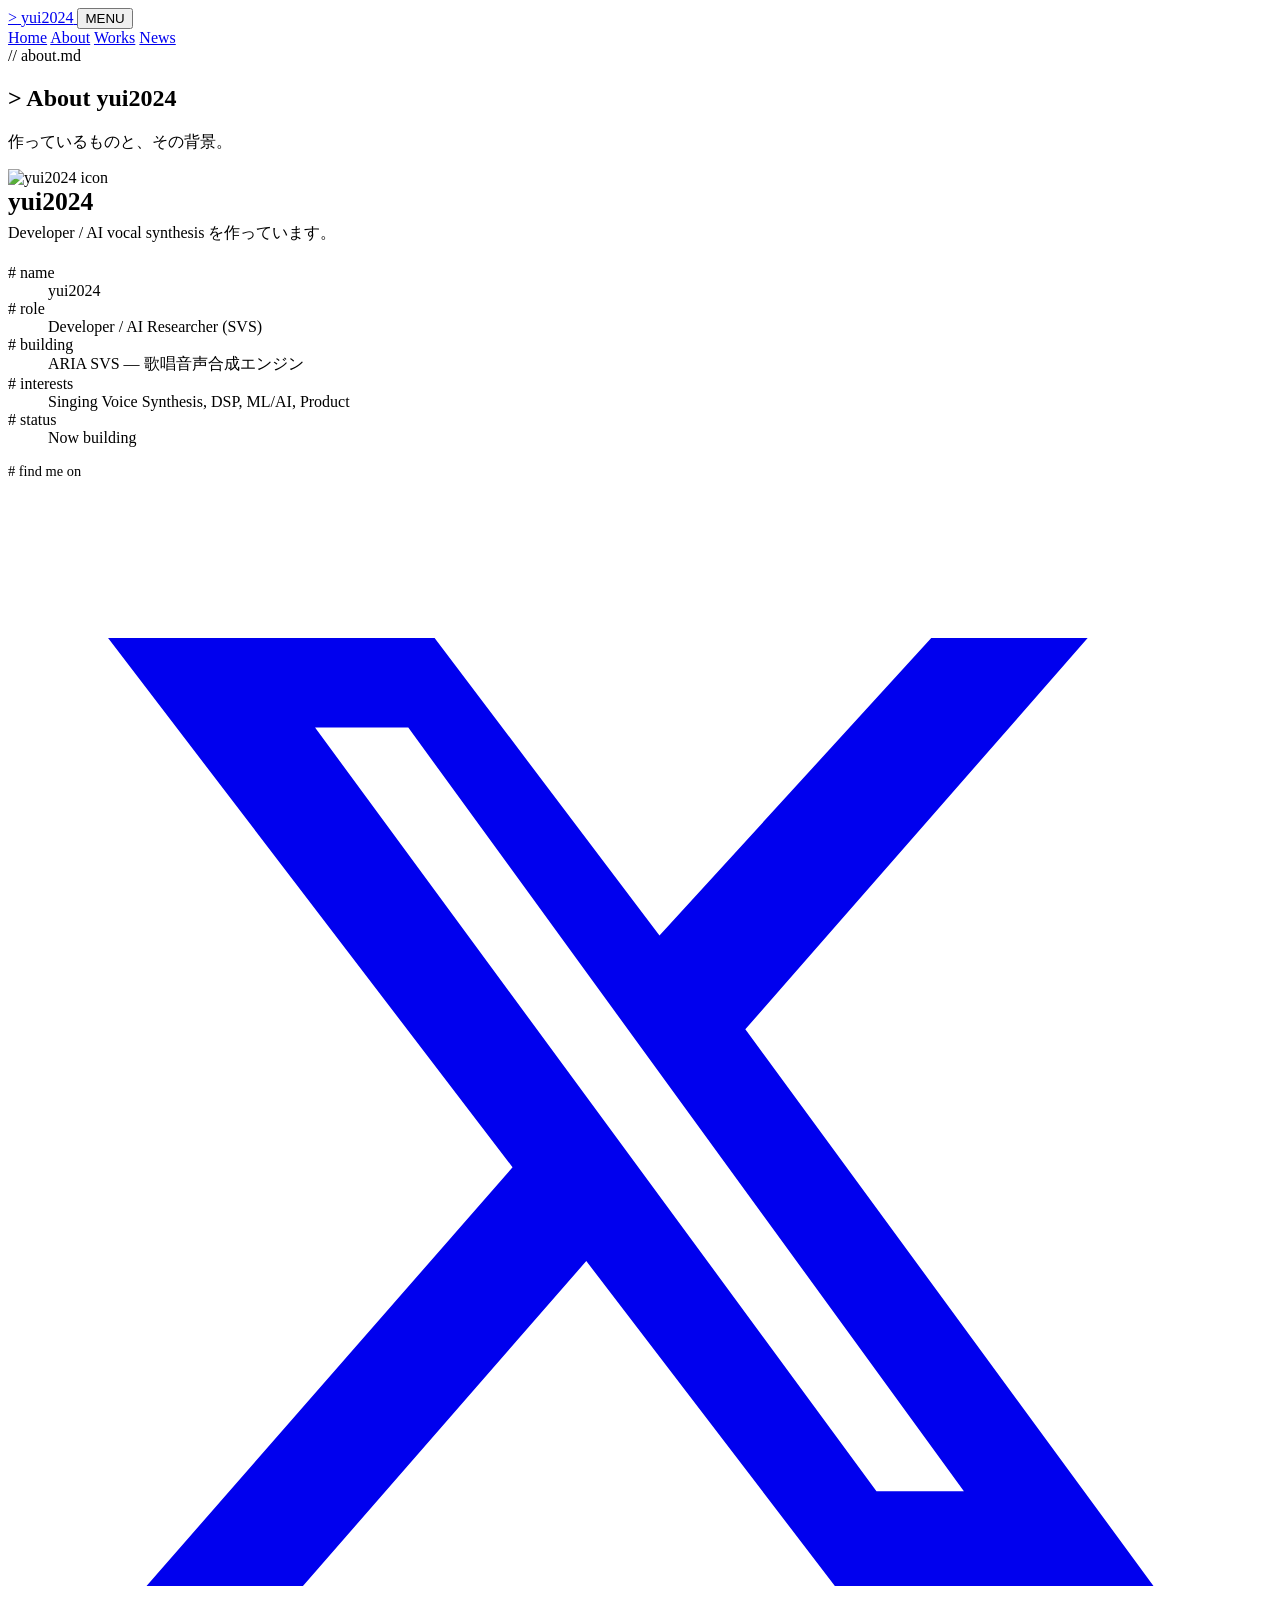
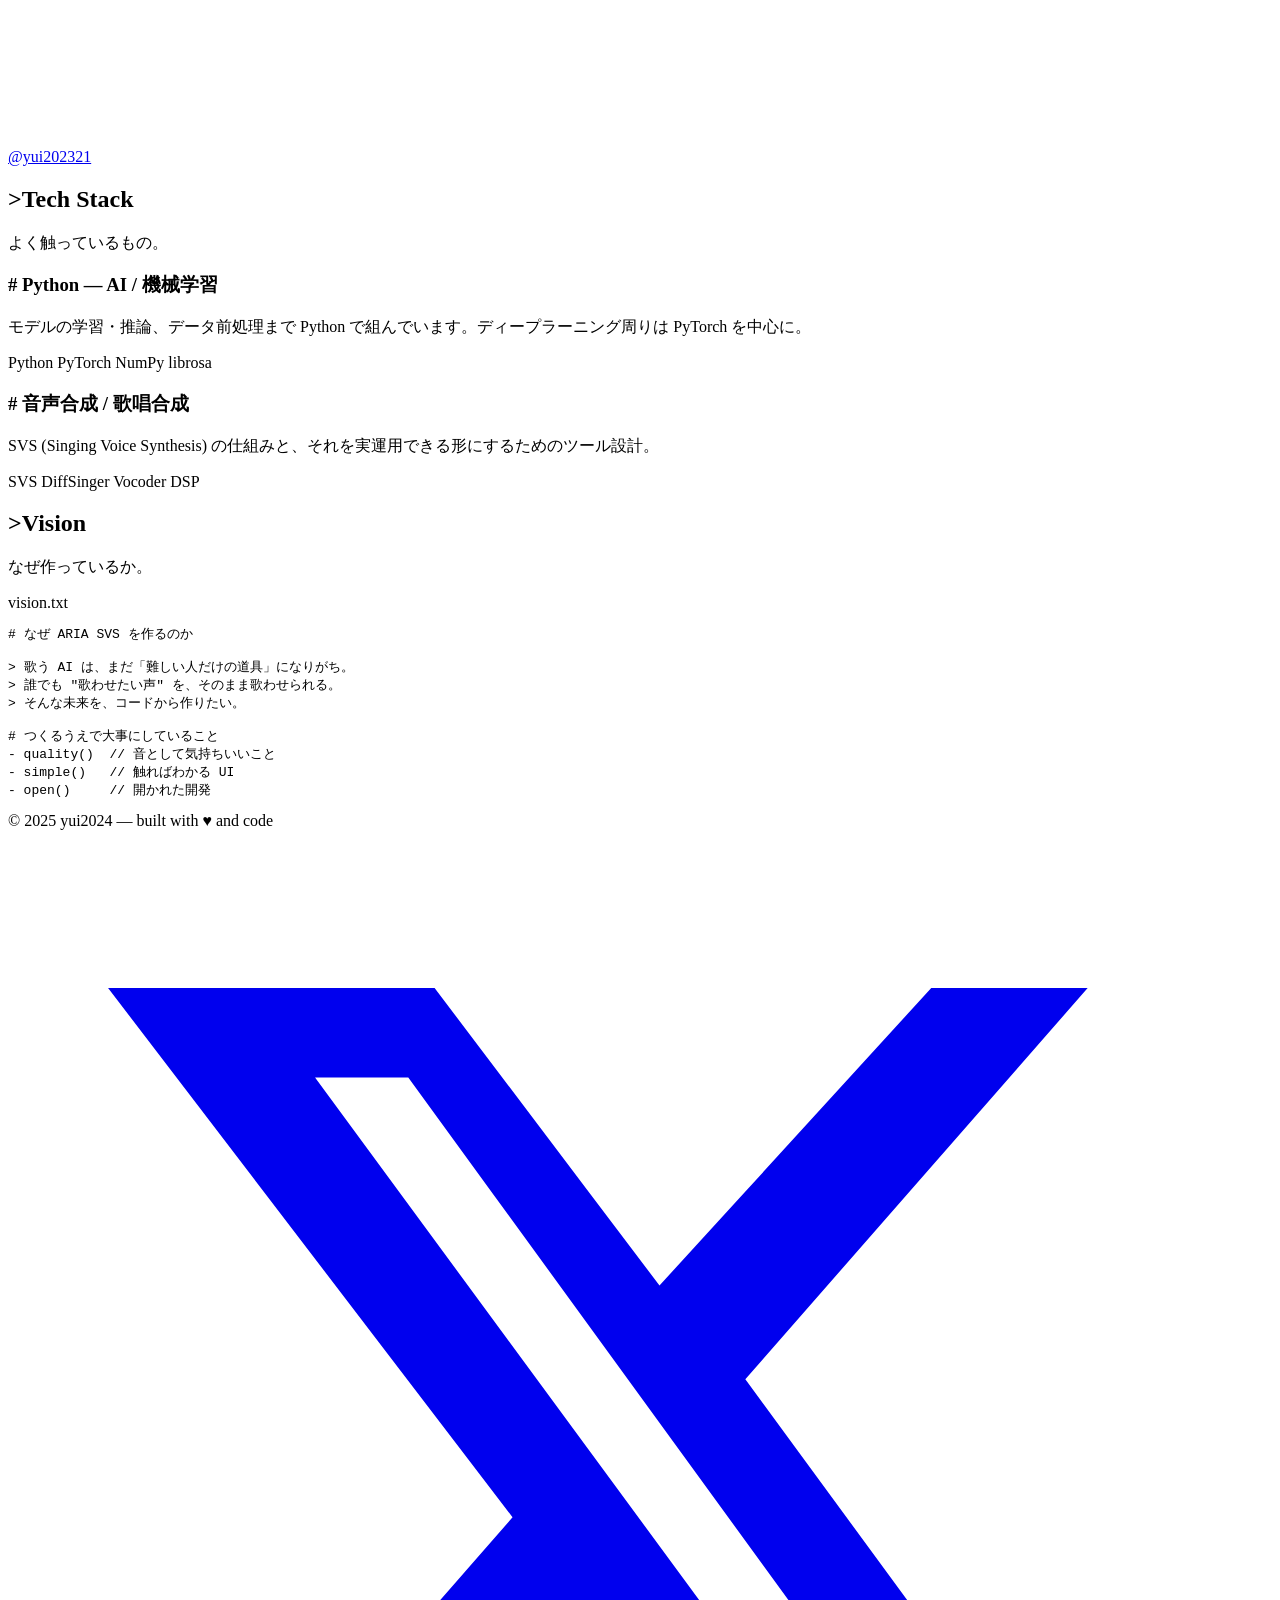
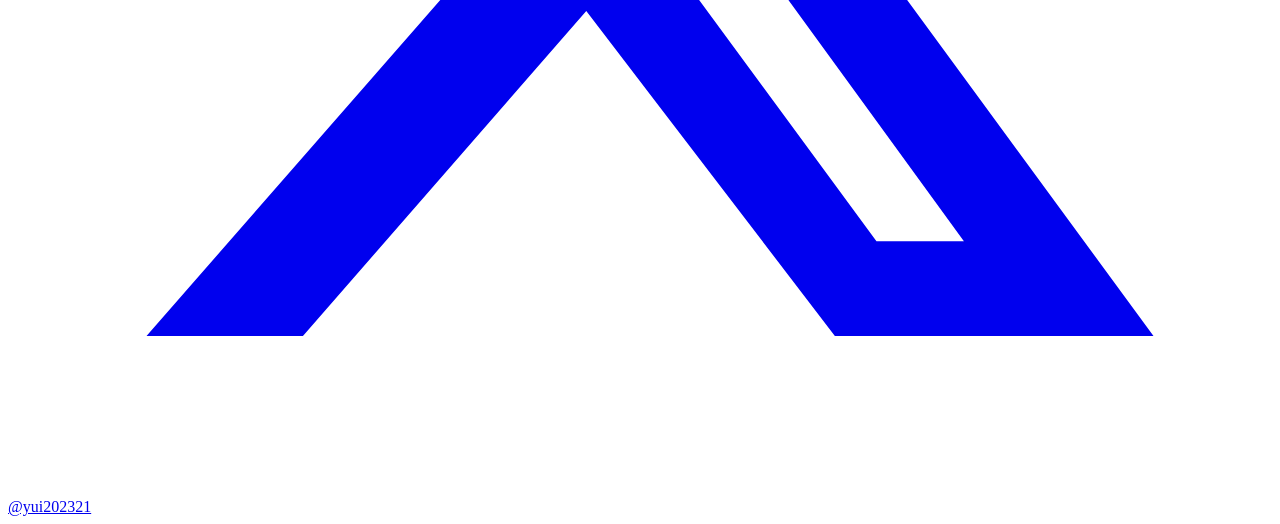
==== about.html @ 37def58f "Add files via upload" ====
<!DOCTYPE html>
<html lang="ja">
<head>
  <meta charset="UTF-8" />
  <meta name="viewport" content="width=device-width, initial-scale=1.0" />
  <title>About — yui2024</title>
  <meta name="description" content="yui2024 のプロフィール。技術スタック、活動内容、SNSリンク。" />
  <link rel="icon" href="assets/img/my_account.jpg" />
  <link rel="preconnect" href="https://fonts.googleapis.com" />
  <link rel="preconnect" href="https://fonts.gstatic.com" crossorigin />
  <link href="https://fonts.googleapis.com/css2?family=JetBrains+Mono:wght@500;700;800&family=M+PLUS+Rounded+1c:wght@500;700;800&display=swap" rel="stylesheet" />
  <link rel="stylesheet" href="assets/css/style.css" />
</head>
<body>
  <header class="site-header">
    <div class="container">
      <a href="index.html" class="brand">
        <span class="brand-cursor">&gt;</span>
        <span>yui2024</span>
        <span class="brand-underscore" aria-hidden="true"></span>
      </a>
      <button class="nav-toggle" id="navToggle" aria-label="menu">MENU</button>
      <nav class="nav" id="nav">
        <a href="index.html">Home</a>
        <a href="about.html" class="is-active">About</a>
        <a href="works.html">Works</a>
        <a href="news.html">News</a>
      </nav>
    </div>
  </header>

  <main>
    <section class="page-hero">
      <div class="container">
        <div class="eyebrow">// about.md</div>
        <h1><span style="color:var(--pink);">&gt;</span> About yui2024</h1>
        <p>作っているものと、その背景。</p>
      </div>
    </section>

    <section class="section">
      <div class="container">
        <div class="profile">
          <div class="profile-avatar fade-in">
            <img src="assets/img/my_account.jpg" alt="yui2024 icon" />
          </div>

          <div class="fade-in">
            <h2 style="font-family:var(--font-code); margin:0 0 6px; font-size:1.6rem;">yui2024</h2>
            <p style="color:var(--ink-soft); margin: 0 0 20px;">Developer / AI vocal synthesis を作っています。</p>

            <dl class="kv">
              <dt># name</dt>
              <dd>yui2024</dd>
              <dt># role</dt>
              <dd>Developer / AI Researcher (SVS)</dd>
              <dt># building</dt>
              <dd>ARIA SVS — 歌唱音声合成エンジン</dd>
              <dt># interests</dt>
              <dd>Singing Voice Synthesis, DSP, ML/AI, Product</dd>
              <dt># status</dt>
              <dd><span class="tag" style="background:var(--mint);">Now building</span></dd>
            </dl>

            <div class="mt-24">
              <div style="font-family:var(--font-code); color:var(--pink); font-size:.9rem;"># find me on</div>
              <div class="socials mt-8">
                <a href="https://x.com/yui202321" target="_blank" rel="noopener" class="social" aria-label="X (Twitter)">
                  <svg class="icon" viewBox="0 0 24 24" fill="none" xmlns="http://www.w3.org/2000/svg"><path d="M17.53 3H20.5l-6.5 7.43L21.75 21H15.7l-4.72-6.17L5.6 21H2.63l6.95-7.95L1.9 3h6.2l4.27 5.65L17.53 3zm-1.04 16.2h1.66L7.6 4.7H5.83l10.66 14.5z" fill="currentColor"/></svg>
                  <span>@yui202321</span>
                </a>
              </div>
            </div>
          </div>
        </div>
      </div>
    </section>

    <!-- ===== TECH STACK ===== -->
    <section class="section section-alt">
      <div class="container">
        <h2 class="section-title"><span class="prompt">&gt;</span>Tech Stack</h2>
        <p class="section-lead">よく触っているもの。</p>

        <div class="grid cols-2">
          <div class="card pink fade-in">
            <h3># Python — AI / 機械学習</h3>
            <p>モデルの学習・推論、データ前処理まで Python で組んでいます。ディープラーニング周りは PyTorch を中心に。</p>
            <div class="tag-row">
              <span class="tag">Python</span>
              <span class="tag">PyTorch</span>
              <span class="tag">NumPy</span>
              <span class="tag">librosa</span>
            </div>
          </div>

          <div class="card cyan fade-in">
            <h3># 音声合成 / 歌唱合成</h3>
            <p>SVS (Singing Voice Synthesis) の仕組みと、それを実運用できる形にするためのツール設計。</p>
            <div class="tag-row">
              <span class="tag">SVS</span>
              <span class="tag">DiffSinger</span>
              <span class="tag">Vocoder</span>
              <span class="tag">DSP</span>
            </div>
          </div>
        </div>
      </div>
    </section>

    <!-- ===== VISION ===== -->
    <section class="section">
      <div class="container">
        <h2 class="section-title"><span class="prompt">&gt;</span>Vision</h2>
        <p class="section-lead">なぜ作っているか。</p>

        <div class="terminal fade-in" style="max-width: 780px;">
          <div class="terminal-bar">
            <span class="dot red"></span>
            <span class="dot yellow"></span>
            <span class="dot green"></span>
            <span class="title">vision.txt</span>
          </div>
<pre class="terminal-body"><span class="tk-com"># なぜ ARIA SVS を作るのか</span>

<span class="tk-prompt">&gt;</span> 歌う AI は、まだ「難しい人だけの道具」になりがち。
<span class="tk-prompt">&gt;</span> 誰でも <span class="tk-str">"歌わせたい声"</span> を、そのまま歌わせられる。
<span class="tk-prompt">&gt;</span> そんな未来を、コードから作りたい。

<span class="tk-com"># つくるうえで大事にしていること</span>
- <span class="tk-fn">quality</span>()  <span class="tk-com">// 音として気持ちいいこと</span>
- <span class="tk-fn">simple</span>()   <span class="tk-com">// 触ればわかる UI</span>
- <span class="tk-fn">open</span>()     <span class="tk-com">// 開かれた開発</span>
</pre>
        </div>
      </div>
    </section>
  </main>

  <footer class="site-footer">
    <div class="container">
      <div class="copyright">© 2025 yui2024 — built with ♥ and code</div>
      <div class="socials">
        <a href="https://x.com/yui202321" target="_blank" rel="noopener" class="social" aria-label="X (Twitter)">
          <svg class="icon" viewBox="0 0 24 24" fill="none" xmlns="http://www.w3.org/2000/svg"><path d="M17.53 3H20.5l-6.5 7.43L21.75 21H15.7l-4.72-6.17L5.6 21H2.63l6.95-7.95L1.9 3h6.2l4.27 5.65L17.53 3zm-1.04 16.2h1.66L7.6 4.7H5.83l10.66 14.5z" fill="currentColor"/></svg>
          <span>@yui202321</span>
        </a>
      </div>
    </div>
  </footer>

  <script src="assets/js/script.js"></script>
</body>
</html>
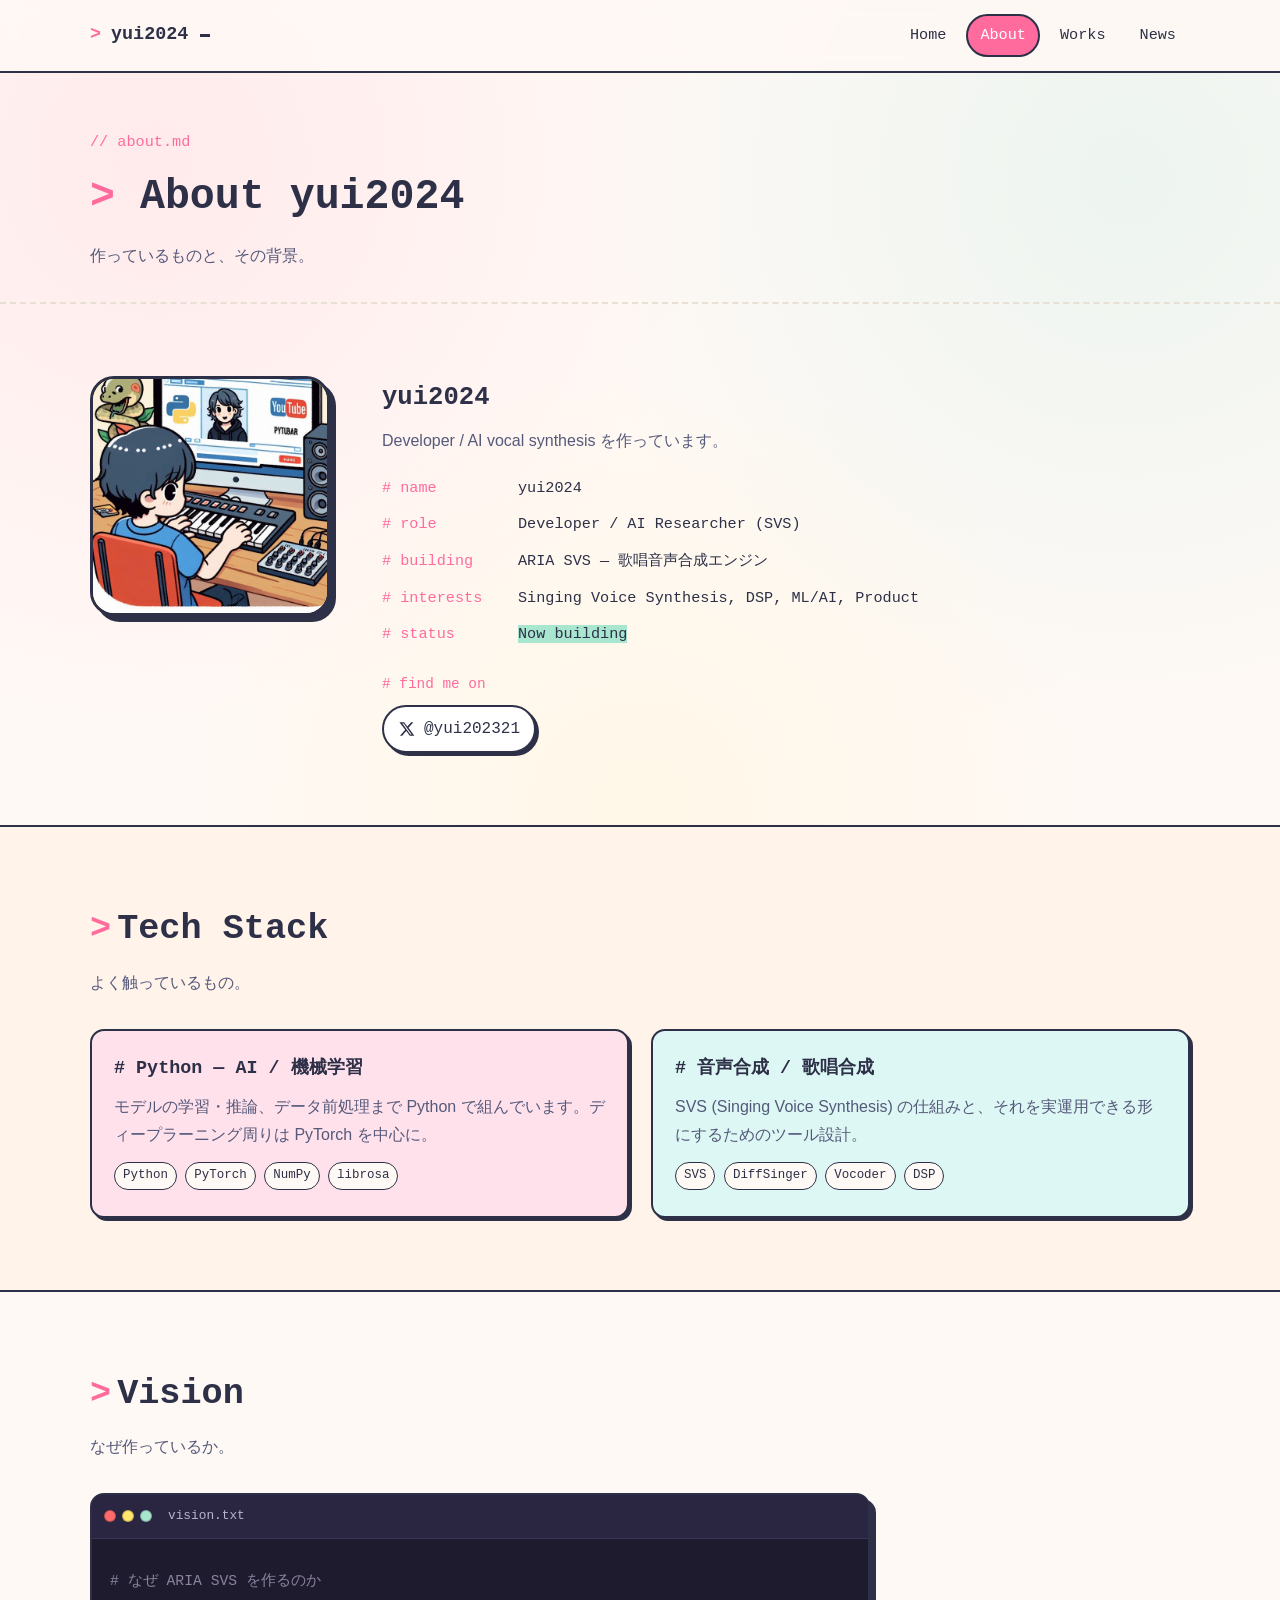
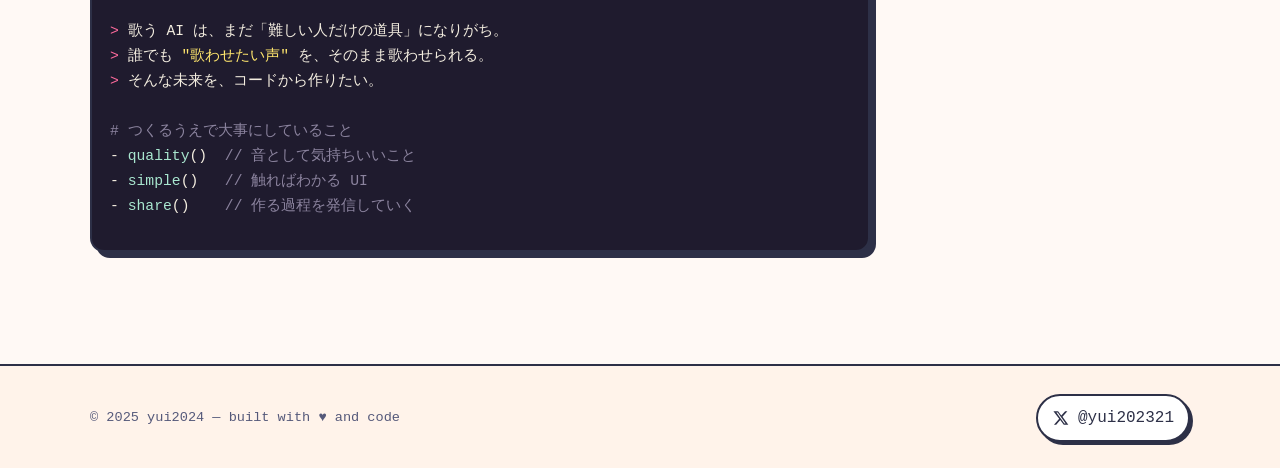
==== commit 5b97a5f4: "Vision/Featured: OSSと誤読される 'open()' 表現を 'share()' / '進捗を発信' に修正" ====
--- a/about.html
+++ b/about.html
@@ -130,7 +130,7 @@
 <span class="tk-com"># つくるうえで大事にしていること</span>
 - <span class="tk-fn">quality</span>()  <span class="tk-com">// 音として気持ちいいこと</span>
 - <span class="tk-fn">simple</span>()   <span class="tk-com">// 触ればわかる UI</span>
-- <span class="tk-fn">open</span>()     <span class="tk-com">// 開かれた開発</span>
+- <span class="tk-fn">share</span>()    <span class="tk-com">// 作る過程を発信していく</span>
 </pre>
         </div>
       </div>
--- a/assets/css/style.css
+++ b/assets/css/style.css
@@ -0,0 +1,480 @@
+/* =========================================================
+   yui2024 — official site
+   Palette: pastel pink × cyan × mint × yellow
+   ========================================================= */
+
+:root {
+  --bg: #FFF9F5;
+  --bg-alt: #FFF3EA;
+  --ink: #2D3047;
+  --ink-soft: #55597A;
+  --line: #E8DFD5;
+
+  --pink: #FF6B9D;
+  --cyan: #4ECDC4;
+  --mint: #A8E6CF;
+  --yellow: #FFE66D;
+  --purple: #7B2CBF;
+
+  --code-bg: #1F1B2E;
+  --code-ink: #F4EEE0;
+  --code-green: #A8E6CF;
+  --code-pink: #FF6B9D;
+  --code-yellow: #FFE66D;
+  --code-cyan: #4ECDC4;
+
+  --shadow: 6px 6px 0 var(--ink);
+  --shadow-soft: 3px 3px 0 var(--ink);
+  --radius: 14px;
+
+  --font-code: "JetBrains Mono", "Fira Code", ui-monospace, SFMono-Regular, monospace;
+  --font-body: "M PLUS Rounded 1c", "Hiragino Kaku Gothic ProN", "Meiryo", sans-serif;
+}
+
+* { box-sizing: border-box; }
+
+html, body {
+  margin: 0;
+  padding: 0;
+  background: var(--bg);
+  color: var(--ink);
+  font-family: var(--font-body);
+  font-weight: 500;
+  line-height: 1.75;
+  -webkit-font-smoothing: antialiased;
+}
+
+body {
+  background-image:
+    radial-gradient(circle at 12% 18%, rgba(255,107,157,.10) 0, transparent 42%),
+    radial-gradient(circle at 88% 20%, rgba(78,205,196,.10) 0, transparent 42%),
+    radial-gradient(circle at 50% 90%, rgba(255,230,109,.10) 0, transparent 44%);
+  background-attachment: fixed;
+  min-height: 100vh;
+  overflow-x: hidden;
+}
+
+a { color: var(--purple); text-decoration: none; }
+a:hover { text-decoration: underline; }
+
+img { max-width: 100%; display: block; }
+
+/* -------- container -------- */
+.container {
+  width: min(1100px, 92%);
+  margin: 0 auto;
+}
+
+/* -------- header / nav -------- */
+.site-header {
+  position: sticky;
+  top: 0;
+  z-index: 50;
+  background: rgba(255, 249, 245, .88);
+  backdrop-filter: blur(10px);
+  border-bottom: 2px solid var(--ink);
+}
+.site-header .container {
+  display: flex;
+  align-items: center;
+  justify-content: space-between;
+  padding: 14px 0;
+}
+.brand {
+  display: flex;
+  align-items: center;
+  gap: 10px;
+  font-family: var(--font-code);
+  font-weight: 800;
+  font-size: 1.15rem;
+  color: var(--ink);
+}
+.brand .brand-cursor { color: var(--pink); }
+.brand .brand-underscore {
+  display: inline-block;
+  width: 10px;
+  height: 3px;
+  background: var(--ink);
+  margin-left: 2px;
+  animation: blink 1.1s steps(2) infinite;
+  vertical-align: middle;
+}
+@keyframes blink { 50% { opacity: 0; } }
+
+.nav {
+  display: flex;
+  gap: 6px;
+  align-items: center;
+}
+.nav a {
+  font-family: var(--font-code);
+  font-size: .95rem;
+  padding: 6px 12px;
+  border-radius: 999px;
+  color: var(--ink);
+  border: 2px solid transparent;
+  transition: transform .12s ease, background .12s ease, border-color .12s ease;
+}
+.nav a:hover {
+  background: var(--yellow);
+  border-color: var(--ink);
+  text-decoration: none;
+  transform: translateY(-1px);
+}
+.nav a.is-active {
+  background: var(--pink);
+  color: #fff;
+  border-color: var(--ink);
+}
+
+.nav-toggle {
+  display: none;
+  font-family: var(--font-code);
+  background: var(--yellow);
+  border: 2px solid var(--ink);
+  border-radius: 10px;
+  padding: 6px 10px;
+  font-weight: 700;
+  cursor: pointer;
+  box-shadow: var(--shadow-soft);
+}
+
+@media (max-width: 720px) {
+  .nav-toggle { display: inline-block; }
+  .nav {
+    position: absolute;
+    top: 100%;
+    right: 4%;
+    background: var(--bg);
+    border: 2px solid var(--ink);
+    border-radius: var(--radius);
+    padding: 10px;
+    flex-direction: column;
+    gap: 4px;
+    box-shadow: var(--shadow);
+    display: none;
+  }
+  .nav.is-open { display: flex; }
+}
+
+/* -------- hero -------- */
+.hero {
+  padding: 72px 0 56px;
+  position: relative;
+}
+.hero-inner {
+  display: grid;
+  grid-template-columns: 1.15fr .85fr;
+  gap: 48px;
+  align-items: center;
+}
+@media (max-width: 860px) {
+  .hero-inner { grid-template-columns: 1fr; gap: 32px; }
+}
+
+.hero-eyebrow {
+  display: inline-block;
+  font-family: var(--font-code);
+  font-size: .85rem;
+  color: var(--ink);
+  background: var(--mint);
+  border: 2px solid var(--ink);
+  border-radius: 999px;
+  padding: 3px 12px;
+  box-shadow: var(--shadow-soft);
+}
+
+.hero-title {
+  font-family: var(--font-code);
+  font-weight: 800;
+  font-size: clamp(2.1rem, 5.5vw, 3.6rem);
+  line-height: 1.15;
+  margin: 22px 0 14px;
+  letter-spacing: -.01em;
+}
+.hero-title .prompt { color: var(--pink); margin-right: 8px; }
+.hero-title .accent-cyan { color: var(--cyan); }
+.hero-title .accent-purple { color: var(--purple); }
+
+.hero-sub {
+  font-size: 1.05rem;
+  color: var(--ink-soft);
+  max-width: 34ch;
+  margin: 0 0 26px;
+}
+
+.hero-ctas {
+  display: flex;
+  flex-wrap: wrap;
+  gap: 12px;
+}
+
+.btn {
+  display: inline-flex;
+  align-items: center;
+  gap: 8px;
+  font-family: var(--font-code);
+  font-weight: 700;
+  font-size: 1rem;
+  padding: 10px 20px;
+  border-radius: 12px;
+  border: 2px solid var(--ink);
+  box-shadow: var(--shadow-soft);
+  cursor: pointer;
+  transition: transform .1s ease, box-shadow .1s ease;
+}
+.btn:hover { transform: translate(-1px, -1px); box-shadow: 4px 4px 0 var(--ink); text-decoration: none; }
+.btn:active { transform: translate(1px, 1px); box-shadow: 1px 1px 0 var(--ink); }
+.btn-pink   { background: var(--pink);   color: #fff; }
+.btn-cyan   { background: var(--cyan);   color: var(--ink); }
+.btn-yellow { background: var(--yellow); color: var(--ink); }
+.btn-ghost  { background: #fff;          color: var(--ink); }
+
+/* hero visual — terminal window */
+.terminal {
+  background: var(--code-bg);
+  color: var(--code-ink);
+  border: 2px solid var(--ink);
+  border-radius: var(--radius);
+  box-shadow: var(--shadow);
+  font-family: var(--font-code);
+  font-size: .92rem;
+  overflow: hidden;
+}
+.terminal-bar {
+  display: flex;
+  align-items: center;
+  gap: 6px;
+  padding: 10px 12px;
+  background: #2A2540;
+  border-bottom: 1px solid #3B355A;
+}
+.terminal-bar .dot {
+  width: 12px; height: 12px; border-radius: 50%;
+  border: 1px solid rgba(0,0,0,.25);
+}
+.dot.red    { background: #FF6B6B; }
+.dot.yellow { background: #FFE66D; }
+.dot.green  { background: #A8E6CF; }
+.terminal-bar .title {
+  margin-left: 10px;
+  font-size: .8rem;
+  color: #B9B3D0;
+}
+.terminal-body {
+  padding: 16px 18px;
+  line-height: 1.7;
+  white-space: pre-wrap;
+  word-break: break-word;
+}
+.tk-prompt  { color: var(--code-pink); }
+.tk-key     { color: var(--code-cyan); }
+.tk-str     { color: var(--code-yellow); }
+.tk-com     { color: #8B839E; }
+.tk-fn      { color: var(--code-green); }
+
+/* -------- floating shapes -------- */
+.shape {
+  position: absolute;
+  border: 2px solid var(--ink);
+  border-radius: 50%;
+  box-shadow: var(--shadow-soft);
+  z-index: 0;
+  pointer-events: none;
+}
+.shape.s1 { top: 40px;  left: -30px; width: 90px;  height: 90px;  background: var(--yellow); }
+.shape.s2 { top: 160px; right: -20px; width: 60px; height: 60px; background: var(--pink); border-radius: 12px; transform: rotate(12deg); }
+.shape.s3 { bottom: -20px; left: 40%; width: 44px; height: 44px; background: var(--cyan); }
+
+/* -------- section -------- */
+.section {
+  padding: 72px 0;
+  position: relative;
+}
+.section-alt { background: var(--bg-alt); border-top: 2px solid var(--ink); border-bottom: 2px solid var(--ink); }
+
+.section-title {
+  font-family: var(--font-code);
+  font-weight: 800;
+  font-size: clamp(1.6rem, 3.4vw, 2.2rem);
+  margin: 0 0 8px;
+}
+.section-title .prompt { color: var(--pink); margin-right: 6px; }
+.section-lead {
+  color: var(--ink-soft);
+  margin: 0 0 32px;
+}
+
+/* -------- cards -------- */
+.grid {
+  display: grid;
+  gap: 22px;
+}
+.grid.cols-2 { grid-template-columns: repeat(2, 1fr); }
+.grid.cols-3 { grid-template-columns: repeat(3, 1fr); }
+@media (max-width: 860px) {
+  .grid.cols-2, .grid.cols-3 { grid-template-columns: 1fr; }
+}
+
+.card {
+  background: #fff;
+  border: 2px solid var(--ink);
+  border-radius: var(--radius);
+  box-shadow: var(--shadow-soft);
+  padding: 22px;
+  transition: transform .12s ease, box-shadow .12s ease;
+}
+.card:hover { transform: translate(-2px, -2px); box-shadow: 6px 6px 0 var(--ink); }
+.card h3 {
+  font-family: var(--font-code);
+  margin: 0 0 8px;
+  font-size: 1.15rem;
+}
+.card p { margin: 0; color: var(--ink-soft); }
+.card .tag {
+  display: inline-block;
+  font-family: var(--font-code);
+  font-size: .78rem;
+  padding: 2px 8px;
+  border-radius: 999px;
+  border: 1.5px solid var(--ink);
+  margin-right: 4px;
+  margin-bottom: 4px;
+  background: var(--bg);
+}
+
+.card.pink   { background: #FFE1EC; }
+.card.cyan   { background: #DCF7F4; }
+.card.yellow { background: #FFF6CC; }
+.card.mint   { background: #E4F7EE; }
+
+/* -------- profile -------- */
+.profile {
+  display: grid;
+  grid-template-columns: 260px 1fr;
+  gap: 32px;
+  align-items: start;
+}
+@media (max-width: 720px) {
+  .profile { grid-template-columns: 1fr; }
+}
+.profile-avatar {
+  width: 240px; height: 240px;
+  border-radius: 24px;
+  border: 3px solid var(--ink);
+  box-shadow: var(--shadow);
+  background: var(--yellow);
+  overflow: hidden;
+  display: flex; align-items: center; justify-content: center;
+  font-family: var(--font-code); font-weight: 800; font-size: 3rem; color: var(--ink);
+}
+.profile-avatar img { width: 100%; height: 100%; object-fit: cover; }
+
+.kv {
+  display: grid;
+  grid-template-columns: 120px 1fr;
+  gap: 10px 16px;
+  font-family: var(--font-code);
+  font-size: .95rem;
+}
+.kv dt { color: var(--pink); }
+.kv dd { margin: 0; color: var(--ink); }
+
+/* -------- news / timeline -------- */
+.timeline {
+  border-left: 3px solid var(--ink);
+  margin-left: 12px;
+  padding-left: 24px;
+}
+.timeline-item {
+  position: relative;
+  padding: 14px 0 18px;
+}
+.timeline-item::before {
+  content: "";
+  position: absolute;
+  left: -34px; top: 22px;
+  width: 16px; height: 16px;
+  border-radius: 50%;
+  background: var(--pink);
+  border: 2px solid var(--ink);
+}
+.timeline-date {
+  font-family: var(--font-code);
+  font-size: .85rem;
+  color: var(--purple);
+}
+.timeline-title {
+  font-family: var(--font-code);
+  font-size: 1.1rem;
+  margin: 4px 0 6px;
+}
+.timeline-body { color: var(--ink-soft); margin: 0; }
+
+/* -------- socials -------- */
+.socials { display: flex; gap: 10px; flex-wrap: wrap; }
+.social {
+  display: inline-flex; align-items: center; gap: 8px;
+  font-family: var(--font-code);
+  padding: 8px 14px;
+  border-radius: 999px;
+  border: 2px solid var(--ink);
+  background: #fff;
+  color: var(--ink);
+  box-shadow: var(--shadow-soft);
+  transition: transform .12s ease;
+}
+.social:hover { transform: translate(-1px, -1px); text-decoration: none; }
+.social .icon { width: 18px; height: 18px; }
+
+/* -------- footer -------- */
+.site-footer {
+  border-top: 2px solid var(--ink);
+  padding: 28px 0;
+  background: var(--bg-alt);
+  margin-top: 40px;
+}
+.site-footer .container {
+  display: flex;
+  justify-content: space-between;
+  align-items: center;
+  gap: 16px;
+  flex-wrap: wrap;
+}
+.site-footer .copyright {
+  font-family: var(--font-code);
+  font-size: .85rem;
+  color: var(--ink-soft);
+}
+
+/* -------- utility -------- */
+.tag-row { margin-top: 10px; }
+.mt-8 { margin-top: 8px; }
+.mt-16 { margin-top: 16px; }
+.mt-24 { margin-top: 24px; }
+.text-center { text-align: center; }
+
+/* -------- page header (for sub pages) -------- */
+.page-hero {
+  padding: 56px 0 32px;
+  border-bottom: 2px dashed var(--line);
+}
+.page-hero .eyebrow {
+  font-family: var(--font-code);
+  color: var(--pink);
+  font-size: .95rem;
+}
+.page-hero h1 {
+  font-family: var(--font-code);
+  font-size: clamp(1.8rem, 4vw, 2.6rem);
+  margin: 6px 0 8px;
+}
+.page-hero p { color: var(--ink-soft); margin: 0; }
+
+/* fade-in */
+.fade-in {
+  opacity: 0;
+  transform: translateY(12px);
+  transition: opacity .6s ease, transform .6s ease;
+}
+.fade-in.is-visible { opacity: 1; transform: translateY(0); }
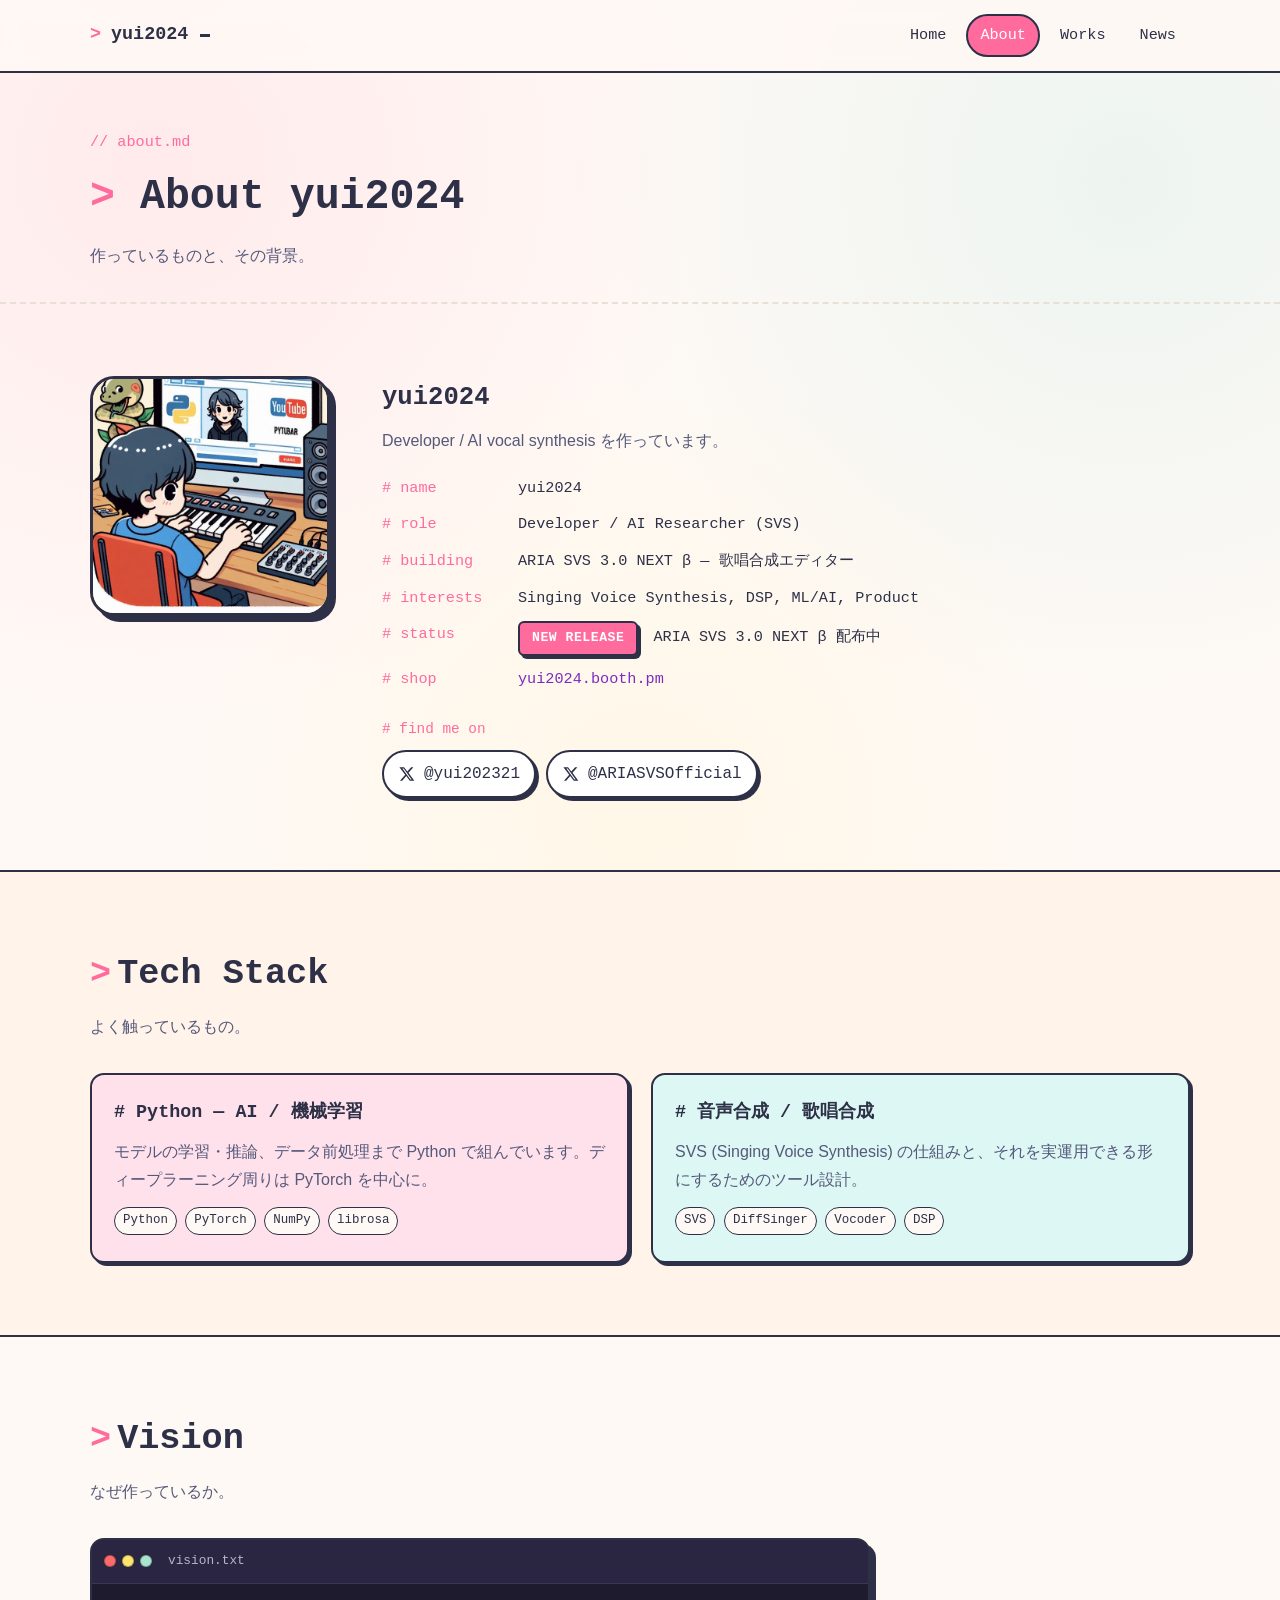
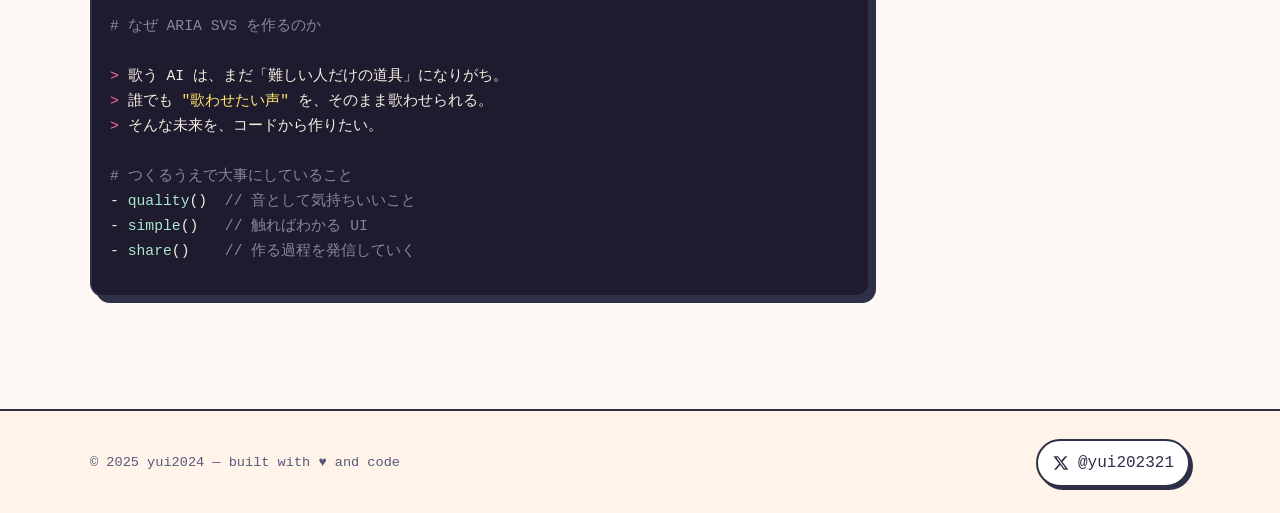
==== commit e5a4a805: "Release: ARIA SVS 3.0 NEXT β 告知 (歌唱デモ + BOOTH 導線), つくると10 を past に" ====
--- a/about.html
+++ b/about.html
@@ -55,11 +55,13 @@
               <dt># role</dt>
               <dd>Developer / AI Researcher (SVS)</dd>
               <dt># building</dt>
-              <dd>ARIA SVS — 歌唱音声合成エンジン</dd>
+              <dd>ARIA SVS 3.0 NEXT β — 歌唱合成エディター</dd>
               <dt># interests</dt>
               <dd>Singing Voice Synthesis, DSP, ML/AI, Product</dd>
               <dt># status</dt>
-              <dd><span class="tag" style="background:var(--mint);">Now building</span></dd>
+              <dd><span class="ribbon">NEW RELEASE</span> <span style="margin-left:6px;">ARIA SVS 3.0 NEXT β 配布中</span></dd>
+              <dt># shop</dt>
+              <dd><a href="https://yui2024.booth.pm" target="_blank" rel="noopener">yui2024.booth.pm</a></dd>
             </dl>
 
             <div class="mt-24">
@@ -68,6 +70,10 @@
                 <a href="https://x.com/yui202321" target="_blank" rel="noopener" class="social" aria-label="X (Twitter)">
                   <svg class="icon" viewBox="0 0 24 24" fill="none" xmlns="http://www.w3.org/2000/svg"><path d="M17.53 3H20.5l-6.5 7.43L21.75 21H15.7l-4.72-6.17L5.6 21H2.63l6.95-7.95L1.9 3h6.2l4.27 5.65L17.53 3zm-1.04 16.2h1.66L7.6 4.7H5.83l10.66 14.5z" fill="currentColor"/></svg>
                   <span>@yui202321</span>
+                </a>
+                <a href="https://x.com/ARIASVSOfficial" target="_blank" rel="noopener" class="social" aria-label="ARIA SVS official X">
+                  <svg class="icon" viewBox="0 0 24 24" fill="none" xmlns="http://www.w3.org/2000/svg"><path d="M17.53 3H20.5l-6.5 7.43L21.75 21H15.7l-4.72-6.17L5.6 21H2.63l6.95-7.95L1.9 3h6.2l4.27 5.65L17.53 3zm-1.04 16.2h1.66L7.6 4.7H5.83l10.66 14.5z" fill="currentColor"/></svg>
+                  <span>@ARIASVSOfficial</span>
                 </a>
               </div>
             </div>
--- a/assets/css/style.css
+++ b/assets/css/style.css
@@ -411,6 +411,131 @@
 }
 .timeline-body { color: var(--ink-soft); margin: 0; }
 
+/* -------- event box -------- */
+.event-box {
+  background: var(--yellow);
+  border: 2px solid var(--ink);
+  border-radius: 12px;
+  padding: 12px 16px;
+  font-family: var(--font-code);
+  box-shadow: var(--shadow-soft);
+}
+.event-row {
+  display: flex;
+  align-items: center;
+  gap: 12px;
+  padding: 6px 0;
+  font-size: .95rem;
+  flex-wrap: wrap;
+}
+.event-row + .event-row { border-top: 1.5px dashed rgba(45,48,71,.25); }
+.event-day {
+  background: var(--pink);
+  color: #fff;
+  border: 1.5px solid var(--ink);
+  border-radius: 6px;
+  padding: 2px 8px;
+  font-weight: 700;
+  font-size: .85rem;
+}
+.event-time {
+  margin-left: auto;
+  color: var(--purple);
+  font-weight: 700;
+}
+@media (max-width: 520px) {
+  .event-time { margin-left: 0; }
+}
+
+/* -------- video embed -------- */
+.video-embed {
+  position: relative;
+  width: 100%;
+  padding-bottom: 56.25%;
+  background: var(--code-bg);
+  border: 2px solid var(--ink);
+  border-radius: var(--radius);
+  box-shadow: var(--shadow);
+  overflow: hidden;
+}
+.video-embed iframe {
+  position: absolute;
+  inset: 0;
+  width: 100%;
+  height: 100%;
+  border: 0;
+}
+
+/* -------- link pills (external resources) -------- */
+.link-list {
+  display: flex;
+  flex-wrap: wrap;
+  gap: 10px;
+}
+.link-pill {
+  display: inline-flex;
+  align-items: center;
+  gap: 8px;
+  font-family: var(--font-code);
+  font-size: .92rem;
+  font-weight: 700;
+  padding: 8px 14px;
+  border-radius: 10px;
+  border: 2px solid var(--ink);
+  background: #fff;
+  color: var(--ink);
+  box-shadow: var(--shadow-soft);
+  transition: transform .12s ease, box-shadow .12s ease;
+}
+.link-pill:hover {
+  transform: translate(-1px, -1px);
+  box-shadow: 4px 4px 0 var(--ink);
+  text-decoration: none;
+}
+.link-pill.youtube { background: #FF0000; color: #fff; }
+.link-pill.booth   { background: #FFF6CC; }
+.link-pill .pill-icon {
+  display: inline-flex;
+  width: 18px; height: 18px;
+  align-items: center; justify-content: center;
+}
+
+/* -------- release ribbon -------- */
+.ribbon {
+  display: inline-flex;
+  align-items: center;
+  gap: 6px;
+  background: var(--pink);
+  color: #fff;
+  font-family: var(--font-code);
+  font-weight: 800;
+  font-size: .82rem;
+  padding: 4px 12px;
+  border: 2px solid var(--ink);
+  border-radius: 6px;
+  box-shadow: var(--shadow-soft);
+  letter-spacing: .04em;
+}
+
+/* -------- past event (dim) -------- */
+.tag-past {
+  background: #E5E0D5 !important;
+  color: var(--ink-soft) !important;
+  border-color: var(--ink-soft) !important;
+}
+
+/* -------- hot tag (upcoming) -------- */
+.tag-hot {
+  background: var(--pink) !important;
+  color: #fff !important;
+  border-color: var(--ink) !important;
+  animation: pulse 1.8s ease-in-out infinite;
+}
+@keyframes pulse {
+  0%, 100% { transform: scale(1); }
+  50%      { transform: scale(1.06); }
+}
+
 /* -------- socials -------- */
 .socials { display: flex; gap: 10px; flex-wrap: wrap; }
 .social {
